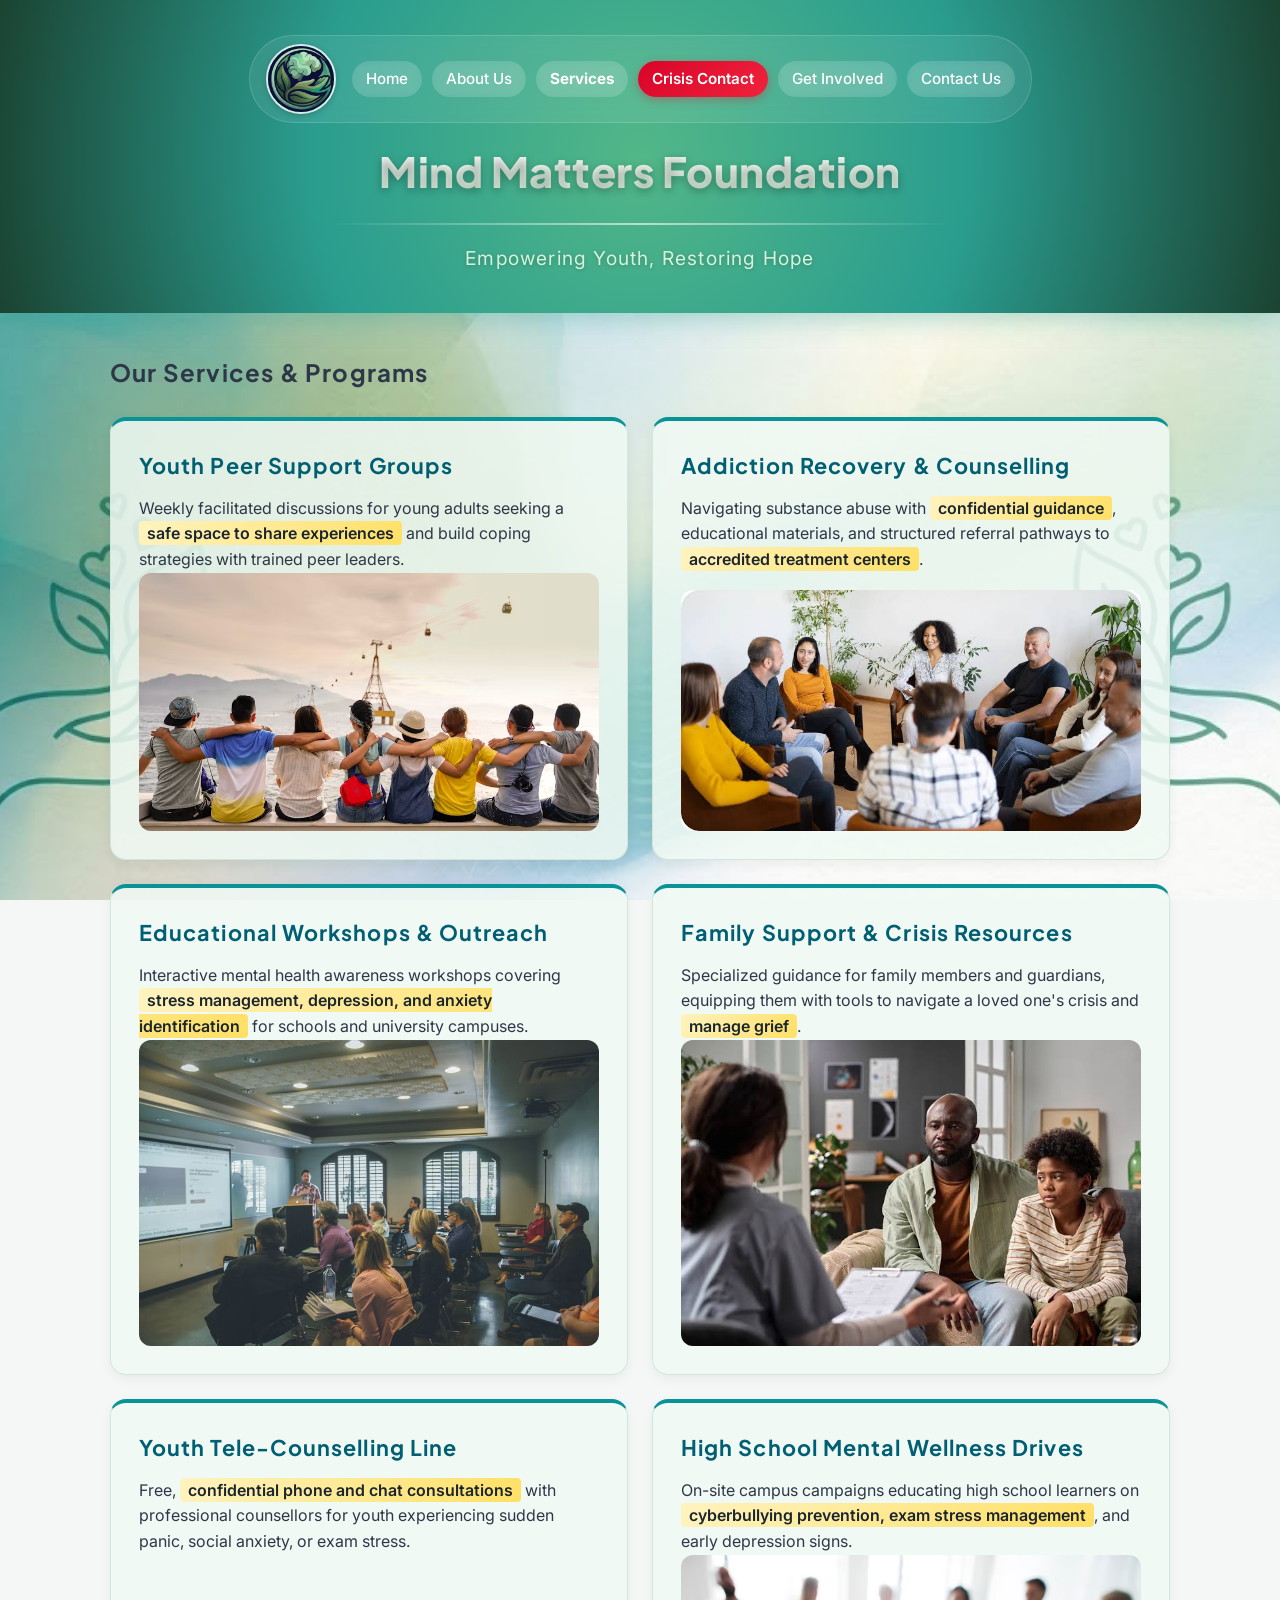
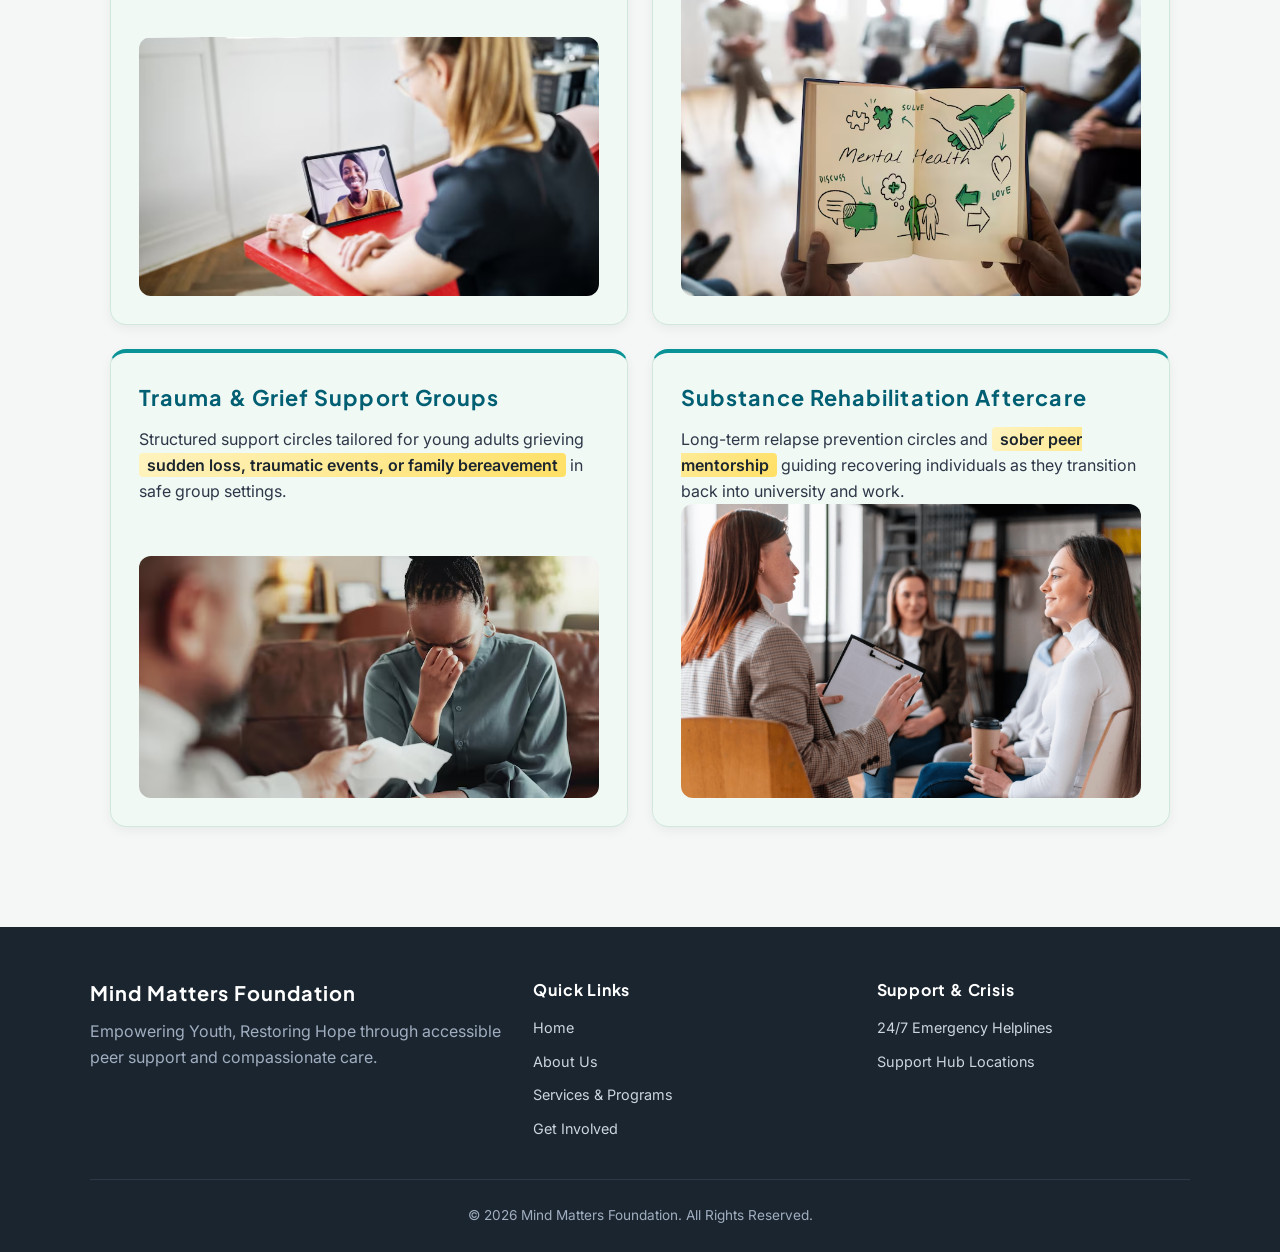
==== services.html @ abcfe2fc "Build Mind Matters Foundation website Add a responsive multi-page site for the foundation, including" ====
<!doctype html>
<html lang="en">
  <head>
    <meta charset="UTF-8" />
    <meta name="viewport" content="width=device-width, initial-scale=1.0" />
    <title>Mind Matters Foundation | 24/7 Crisis Support &amp; Helplines</title>

    <!-- ======================================================================
       META TAGS & OPEN GRAPH ATTRIBUTION
       Reference: MDN Web Docs, 2026. What is a meta tag? - HTML: HyperText 
       Markup Language. [online] Available at: 
       https://developer.mozilla.org/en-US/docs/Learn/HTML/Introduction_to_HTML/The_head_metadata_in_HTML 
       [Accessed 15 October 2026].
       Open Graph Protocol, 2026. A protocol for integrating social media 
       metadata into web pages. [online] Available at: https://ogp.me/ 
       [Accessed 15 October 2026].
       ====================================================================== -->
    <meta
      name="description"
      content="Immediate 24/7 toll-free crisis helplines, suicide prevention hotlines, and confidential callback support in South Africa."
    />
    <meta
      name="keywords"
      content="crisis helpline, SADAG, suicide prevention, substance abuse hotline, mental health emergency"
    />
    <link
      rel="canonical"
      href="https://jordan-naidoo-mind-matters.netlify.app/crisis.html"
    />

    <!-- Open Graph Social Share Tags -->
    <meta
      property="og:title"
      content="Mind Matters Foundation | 24/7 Crisis Helplines"
    />
    <meta
      property="og:description"
      content="Get immediate, confidential emergency support in South Africa."
    />
    <meta property="og:type" content="website" />

    <!-- External CSS Stylesheet Reference -->
    <link rel="stylesheet" href="_css-assets/styles.css" />
  </head>

  <body>
    <!-- Site Header Container -->
    <header>
      <!-- Navigation Bar -->
      <!-- Reference: W3C, 2026. HTML Semantic Elements - <nav> Usage. [online] Available at: https://www.w3.org/TR/html52/sections.html#the-nav-element [Accessed 20 August 2026]. -->
      <nav>
        <img
          src="_images/logo.jpeg"
          alt="Mind Matters Foundation Logo"
          width="30"
        />
        <a href="index.html">Home</a>
        <a href="about.html">About Us</a>
        <a href="services.html"><strong>Services</strong></a>
        <a href="crisis.html" class="nav-crisis-btn">Crisis Contact</a>
        <a href="enquiry.html">Get Involved</a>
        <a href="contact.html">Contact Us</a>
      </nav>

      <h1>Mind Matters Foundation</h1>
      <hr />
      <p><em>Empowering Youth, Restoring Hope</em></p>
    </header>

    <!-- Main Content Area: Grid-based Services Display -->
    <!-- Reference: W3Schools, 2026. HTML Semantic Elements. [online] Available at: https://www.w3schools.com/html/html5_semantic_elements.asp [Accessed 20 August 2026]. -->
    <main>
      <h2>Our Services &amp; Programs</h2>
      <br />

      <!-- 8-Card Services Grid with Lightbox Triggers -->
      <div class="services-grid">
        <!-- Service Card 1 -->
        <section class="card">
          <div>
            <h3>Youth Peer Support Groups</h3>
            <p>
              Weekly facilitated discussions for young adults seeking a
              <mark>safe space to share experiences</mark> and build coping
              strategies with trained peer leaders.
            </p>
          </div>
          <img
            src="_images/youth_peer_group.avif"
            alt="Youth peer support group"
          />
          <!--https://hips.hearstapps.com/hmg-prod/images/gettyimages-1146500539.jpg?crop=1xw:0.84375xh;0,0.0709xh&resize=980:*-->
        </section>

        <!-- Service Card 2 -->
        <section class="card">
          <div>
            <h3>Addiction Recovery &amp; Counselling</h3>
            <p>
              Navigating substance abuse with
              <mark>confidential guidance</mark>, educational materials, and
              structured referral pathways to
              <mark>accredited treatment centers</mark>.
            </p>
          </div>
          <img
            src="_images/addiction_recovery.jpg"
            alt="Addiction recovery support group"
          />
        </section>

        <!-- Service Card 3 -->
        <section class="card">
          <div>
            <h3>Educational Workshops &amp; Outreach</h3>
            <p>
              Interactive mental health awareness workshops covering
              <mark
                >stress management, depression, and anxiety identification</mark
              >
              for schools and university campuses.
            </p>
          </div>
          <img
            src="_images/educational_workshop.avif"
            alt="An educational workshop meeting"
          />
        </section>

        <!-- Service Card 4 -->
        <section class="card">
          <div>
            <h3>Family Support &amp; Crisis Resources</h3>
            <p>
              Specialized guidance for family members and guardians, equipping
              them with tools to navigate a loved one's crisis and
              <mark>manage grief</mark>.
            </p>
          </div>
          <img
            src="_images/family_support.jpg"
            alt="Family members supporting our clients"
          />
        </section>

        <!-- Service Card 5 -->
        <section class="card">
          <div>
            <h3>Youth Tele-Counselling Line</h3>
            <p>
              Free, <mark>confidential phone and chat consultations</mark> with
              professional counsellors for youth experiencing sudden panic,
              social anxiety, or exam stress.
            </p>
          </div>
          <img
            src="_images/youth-tele.avif"
            alt="Youth Tele-Counselling Line"
          />
        </section>

        <!-- Service Card 6 -->
        <section class="card">
          <div>
            <h3>High School Mental Wellness Drives</h3>
            <p>
              On-site campus campaigns educating high school learners on
              <mark>cyberbullying prevention, exam stress management</mark>, and
              early depression signs.
            </p>
          </div>
          <img
            src="_images/wellness-drive.avif"
            alt="High School Mental Wellness Drives"
          />
        </section>

        <!-- Service Card 7 -->
        <section class="card">
          <div>
            <h3>Trauma &amp; Grief Support Groups</h3>
            <p>
              Structured support circles tailored for young adults grieving
              <mark>sudden loss, traumatic events, or family bereavement</mark>
              in safe group settings.
            </p>
          </div>
          <img
            src="_images/grief-support.avif"
            alt="Trauma and Grief Support"
          />
        </section>

        <!-- Service Card 8 -->
        <section class="card">
          <div>
            <h3>Substance Rehabilitation Aftercare</h3>
            <p>
              Long-term relapse prevention circles and
              <mark>sober peer mentorship</mark> guiding recovering individuals
              as they transition back into university and work.
            </p>
          </div>
          <img
            src="_images/rehab-aftercare.png"
            alt="Substance Rehabilitation Aftercare"
          />
        </section>
      </div>
    </main>

    <!-- Site Footer Component -->
    <!-- Reference: GeeksforGeeks, 2026. HTML5 Footer Element. [online] Available at: https://www.geeksforgeeks.org/html5-footer-tag/ [Accessed 20 August 2026]. -->
    <footer>
      <div class="footer-container">
        <div class="footer-brand">
          <h4>Mind Matters Foundation</h4>
          <p>
            Empowering Youth, Restoring Hope through accessible peer support and
            compassionate care.
          </p>
        </div>
        <div class="footer-links">
          <h5>Quick Links</h5>
          <ul>
            <li><a href="index.html">Home</a></li>
            <li><a href="about.html">About Us</a></li>
            <li><a href="services.html">Services &amp; Programs</a></li>
            <li><a href="enquiry.html">Get Involved</a></li>
          </ul>
        </div>
        <div class="footer-links">
          <h5>Support &amp; Crisis</h5>
          <ul>
            <li><a href="crisis.html">24/7 Emergency Helplines</a></li>
            <li><a href="contact.html">Support Hub Locations</a></li>
          </ul>
        </div>
      </div>
      <div class="footer-bottom">
        <p>&copy; 2026 Mind Matters Foundation. All Rights Reserved.</p>
      </div>
    </footer>
  </body>
</html>
---- _css-assets/styles.css ----
/* ==========================================================================
   Import Google Fonts (Modern, Crisp Typography)
   ========================================================================== */
@import url("https://fonts.googleapis.com/css2?family=Plus+Jakarta+Sans:wght@400;500;600;700;800&family=Inter:wght@300;400;500;600&display=swap");

/* ==========================================================================
   Global Reset & Base Styles
   Reference: MDN Web Docs, 2026. CSS Box Sizing. [online] 
   Available at: https://developer.mozilla.org/en-US/docs/Web/CSS/box-sizing 
   [Accessed 20 August 2026].
   ========================================================================== */
* {
  box-sizing: border-box;
  margin: 0;
  padding: 0;
}

body {
  background-image: url("../_images/background.jpg");
  background-size: cover;
  background-position: center;
  background-repeat: no-repeat;
  background-attachment: fixed;
  font-family:
    "Inter",
    system-ui,
    -apple-system,
    BlinkMacSystemFont,
    "Segoe UI",
    Roboto,
    sans-serif;
  line-height: 1.6;
  background-color: #f4f7f6;
  color: #2d3748;
}

/* Base Typography Headings */
h1,
h2,
h3,
h4,
h5,
h6 {
  font-family: "Plus Jakarta Sans", "Inter", sans-serif;
  letter-spacing: 0.05em;
}

/* Highlight Tag */
mark {
  background: linear-gradient(120deg, #fff3bf 0%, #ffe066 100%);
  color: #1a252f;
  padding: 2px 8px;
  border-radius: 4px;
  font-weight: 600;
}

/* ==========================================================================
   Gradient Header & Navigation Menu
   Reference: W3C, 2026. CSS Images Module Level 3 - Radial Gradients. [online]
   Available at: https://www.w3.org/TR/css-images-3/#radial-gradients
   [Accessed 20 August 2026]. 
   ========================================================================== */
header {
  background: radial-gradient(
    circle at center,
    #52b788 0%,
    #2a9d8f 50%,
    #1b4332 100%
  );
  color: #ffffff;
  padding: 35px 20px 40px;
  text-align: center;
  margin-bottom: 40px;
  box-shadow: 0 6px 25px rgba(42, 157, 143, 0.35);
  position: relative;
  overflow: hidden;
}

header h1 {
  font-size: 2.6rem;
  font-weight: 800;
  margin-top: 15px;
  letter-spacing: 0.5px;
  text-shadow: 0 3px 8px rgba(0, 0, 0, 0.3);
  background: linear-gradient(180deg, #ffffff 0%, #d8f3dc 100%);
  background-clip: text;
  -webkit-background-clip: text;
  -webkit-text-fill-color: transparent;
}

header p em {
  font-style: normal;
  color: #d8f3dc;
  font-size: 1.2rem;
  font-weight: 400;
  letter-spacing: 1.2px;
  text-shadow: 0 1px 4px rgba(0, 0, 0, 0.2);
}

header hr {
  border: 0;
  height: 2px;
  background: linear-gradient(
    90deg,
    transparent,
    rgba(255, 255, 255, 0.6),
    transparent
  );
  margin: 18px auto;
  width: 50%;
}

/* Flexbox Navigation Layout */
/* Reference: MDN Web Docs, 2026. Basic concepts of flexbox. [online]
   Available at: https://developer.mozilla.org/en-US/docs/Web/CSS/CSS_flexible_box_layout/Basic_concepts_of_flexbox
   [Accessed 20 August 2026]. */
nav {
  display: flex;
  align-items: center;
  justify-content: center;
  gap: 10px;
  flex-wrap: wrap;
  padding: 8px 16px;
  background: rgba(255, 255, 255, 0.08);
  backdrop-filter: blur(8px);
  border-radius: 50px;
  max-width: fit-content;
  margin: 0 auto 15px auto;
  border: 1px solid rgba(255, 255, 255, 0.15);
}

nav img {
  border-radius: 50%;
  border: 2px solid rgba(255, 255, 255, 0.8);
  box-shadow: 0 2px 6px rgba(0, 0, 0, 0.2);
  margin-right: 6px;
  width: 70px;
  height: 70px;
  object-fit: cover;
  flex-shrink: 0;
}

nav a {
  color: #ffffff;
  text-decoration: none;
  font-weight: 500;
  font-size: 0.95rem;
  padding: 6px 14px;
  border-radius: 20px;
  background: rgba(255, 255, 255, 0.12);
  backdrop-filter: blur(4px);
  transition: all 0.25s cubic-bezier(0.4, 0, 0.2, 1);
}

nav a:hover {
  background: rgba(255, 255, 255, 0.3);
  text-decoration: underline;
  transform: translateY(-1px);
}

/* Highlighted Crisis Navigation Link Button */
nav a.nav-crisis-btn {
  background: linear-gradient(135deg, #d90429 0%, #ef233c 100%);
  font-weight: 600;
  box-shadow: 0 3px 10px rgba(217, 4, 41, 0.3);
}

nav a.nav-crisis-btn:hover {
  background: linear-gradient(135deg, #ef233c 0%, #d90429 100%);
  box-shadow: 0 4px 14px rgba(217, 4, 41, 0.45);
}

/* ==========================================================================
   Layout Containers & Card Components
   Reference: W3Schools, 2026. CSS Card Design Guidelines. [online]
   Available at: https://www.w3schools.com/howto/howto_css_cards.asp
   [Accessed 20 August 2026].
   ========================================================================== */
main {
  max-width: 1100px;
  margin: 0 auto;
  padding: 0 20px 40px;
  animation: fadeIn 0.6s ease-out forwards;
}

main.about-main {
  max-width: 1250px;
}

@keyframes fadeIn {
  from {
    opacity: 0;
    transform: translateY(12px);
  }

  to {
    opacity: 1;
    transform: translateY(0);
  }
}

.card {
  background: #f0faf4db;
  border-radius: 16px;
  padding: 28px;
  margin-bottom: 0;
  box-shadow: 0 4px 12px rgba(0, 0, 0, 0.05);
  border: 1px solid #d1e7dd;
  border-top: 4px solid #0a9396;
  transition:
    transform 0.3s cubic-bezier(0.4, 0, 0.2, 1),
    box-shadow 0.3s cubic-bezier(0.4, 0, 0.2, 1),
    border-color 0.3s cubic-bezier(0.4, 0, 0.2, 1);
  overflow: hidden;
}

.card img {
  width: 100%;
  height: auto;
  border-radius: 12px;
  object-fit: cover;
}

/* Leaflet Map Styling (Simple, Matches Original iframe Dimensions) */
.leaflet-map-frame {
  width: 470px;
  max-width: 100%;
  height: 350px;
  border-radius: 8px;
  border: 0;
}

.leaflet-map-frame.full-map {
  width: 100%;
  height: 300px;
}

.card:hover {
  transform: translateY(-4px);
  box-shadow: 0 18px 30px -5px rgba(0, 0, 0, 0.1);
  border-color: rgba(10, 147, 150, 0.3);
}

/* Urgent Crisis Card Modification */
.card.crisis-card {
  border-top-color: #d90429;
}

.card h2,
.card h3 {
  color: #005f73;
  font-size: 1.35rem;
  margin-bottom: 12px;
}

.card.crisis-card h2,
.card.crisis-card h3 {
  color: #d90429;
}

/* Card Lists */
.card ul {
  padding-left: 20px;
  margin-top: 12px;
  line-height: 1.6;
}

/* Grid Layout for Services Page */
/* Reference: W3C, 2026. CSS Grid Layout Module Level 1. [online]
   Available at: https://www.w3.org/TR/css-grid-1/
   [Accessed 20 August 2026]. */
.services-grid {
  display: grid;
  grid-template-columns: repeat(2, 1fr);
  gap: 24px;
}

.services-grid .card {
  display: flex;
  flex-direction: column;
  justify-content: space-between;
}

/* ==========================================================================
   About Us Page Structure
   ========================================================================== */
.about-container {
  display: flex;
  flex-direction: column;
  gap: 24px;
}

/* Top Combined Story Card */
.story-card {
  display: flex;
  align-items: flex-start;
  gap: 28px;
}

.about-image {
  flex: 0 0 40%;
}

.about-image img {
  width: 100%;
  height: auto;
  border-radius: 12px;
  display: block;
  box-shadow: 0 6px 16px rgba(0, 0, 0, 0.08);
}

.story-content {
  flex: 1;
}

/* Bottom Grid Layout for Mission/Vision & Team */
.about-grid {
  display: grid;
  grid-template-columns: 1fr 1fr;
  /* Two equal side-by-side columns */
  gap: 24px;
}

.mission-vision-card h3,
.team-card h3 {
  color: #005f73;
  margin-top: 0;
  margin-bottom: 8px;
}

.team-image {
  flex: 0 0 40%;
}

.team-image img {
  width: 100%;
  height: auto;
  border-radius: 12px;
  display: block;
  box-shadow: 0 6px 16px rgba(0, 0, 0, 0.08);
}

/* ==========================================================================
   Form Controls & Button Styles
   Reference: MDN Web Docs, 2026. Styling Web Forms. [online]
   Available at: https://developer.mozilla.org/en-US/docs/Learn/Forms/Styling_web_forms
   [Accessed 20 August 2026].
   ========================================================================== */
form p {
  margin-bottom: 16px;
}

label {
  font-weight: 600;
  color: #34495e;
  font-size: 0.95rem;
}

input[type="text"],
input[type="email"],
input[type="tel"],
select,
textarea {
  width: 100%;
  padding: 11px 14px;
  margin-top: 6px;
  border: 1px solid #cbd5e0;
  border-radius: 6px;
  font-size: 0.95rem;
  background-color: #f8fafc;
  transition: all 0.25s cubic-bezier(0.4, 0, 0.2, 1);
}

input:focus,
select:focus,
textarea:focus {
  outline: none;
  border-color: #0a9396;
  background-color: #ffffff;
  box-shadow: 0 0 0 3px rgba(10, 147, 150, 0.2);
}

button,
.btn-primary {
  display: inline-block;
  text-decoration: none;
  background: linear-gradient(135deg, #005f73 0%, #0a9396 100%);
  color: white;
  border: none;
  padding: 12px 28px;
  font-size: 1rem;
  font-weight: 600;
  border-radius: 6px;
  cursor: pointer;
  box-shadow: 0 4px 12px rgba(10, 147, 150, 0.25);
  transition: all 0.25s cubic-bezier(0.4, 0, 0.2, 1);
}

button:hover,
.btn-primary:hover {
  transform: translateY(-1px);
  box-shadow: 0 6px 16px rgba(10, 147, 150, 0.35);
}

/* Emergency Callout Red Button Class */
a.btn-danger,
button.btn-danger,
.btn-danger {
  display: inline-block;
  text-decoration: none;
  background: linear-gradient(135deg, #d90429 0%, #ef233c 100%);
  color: #ffffff !important;
  padding: 12px 28px;
  font-size: 1rem;
  font-weight: 600;
  border: none;
  border-radius: 6px;
  cursor: pointer;
  text-align: center;
  box-shadow: 0 4px 12px rgba(217, 4, 41, 0.35);
  transition: all 0.25s cubic-bezier(0.4, 0, 0.2, 1);
  margin-top: 10px;
}

a.btn-danger:hover,
button.btn-danger:hover,
.btn-danger:hover {
  background: linear-gradient(135deg, #ef233c 0%, #d90429 100%);
  transform: translateY(-2px);
  box-shadow: 0 6px 16px rgba(217, 4, 41, 0.5);
  color: #ffffff !important;
}

/* Inline Form Error Styling */
.form-group {
  margin-bottom: 18px;
}

.input-error {
  border-color: #d90429 !important;
  background-color: #fff0f3 !important;
  box-shadow: 0 0 0 3px rgba(217, 4, 41, 0.15) !important;
}

.error-message {
  color: #d90429;
  font-size: 0.85rem;
  font-weight: 600;
  margin-top: 5px;
  display: block;
}

/* Success Confirmation Screen Card */
.success-card {
  display: none;
  background: #e8f5e9;
  border: 2px solid #2e7d32;
  border-radius: 16px;
  padding: 35px;
  text-align: center;
  box-shadow: 0 8px 24px rgba(46, 125, 50, 0.15);
  animation: fadeIn 0.5s ease-in-out;
}

.success-card h3 {
  color: #1b5e20;
  font-size: 1.8rem;
  margin-bottom: 15px;
}

.success-card p {
  color: #2e7d32;
  font-size: 1.05rem;
  line-height: 1.6;
  margin-bottom: 12px;
}

.success-details {
  background: #ffffff;
  border-radius: 10px;
  padding: 20px;
  margin: 20px 0;
  text-align: left;
  border: 1px solid #c8e6c9;
}

.success-details p {
  color: #1b252f;
  margin-bottom: 8px;
  font-size: 0.95rem;
}

/* ==========================================================================
   Multi-Column Site Footer Component
   Reference: GeeksforGeeks, 2026. Creating Modern Footers using CSS Flexbox. [online]
   Available at: https://www.geeksforgeeks.org/how-to-create-a-footer-using-html-and-css/
   [Accessed 20 August 2026].
   ========================================================================== */
footer {
  background: #1a252f;
  color: #a0aec0;
  padding: 50px 20px 25px;
  margin-top: 60px;
}

.footer-container {
  max-width: 1100px;
  margin: 0 auto;
  display: flex;
  justify-content: space-between;
  flex-wrap: wrap;
  gap: 30px;
  padding-bottom: 30px;
  border-bottom: 1px solid #2d3748;
}

.footer-brand {
  flex: 1 1 300px;
}

.footer-brand h4 {
  color: #ffffff;
  font-size: 1.25rem;
  margin-bottom: 10px;
}

.footer-links {
  flex: 1 1 200px;
}

.footer-links h5 {
  color: #ffffff;
  font-size: 1rem;
  margin-bottom: 12px;
}

.footer-links ul {
  list-style: none;
}

.footer-links li {
  margin-bottom: 8px;
}

.footer-links a {
  color: #cbd5e0;
  text-decoration: none;
  font-size: 0.9rem;
  transition: color 0.25s cubic-bezier(0.4, 0, 0.2, 1);
}

.footer-links a:hover {
  color: #94d2bd;
}

.footer-bottom {
  text-align: center;
  padding-top: 25px;
  font-size: 0.85rem;
}

/* ==========================================================================
   Responsive Image Auto-Scaling & Media Query Breakpoints
   Reference: MDN Web Docs, 2026. Using Media Queries. [online]
   Available at: https://developer.mozilla.org/en-US/docs/Web/CSS/CSS_media_queries/Using_media_queries
   [Accessed 20 August 2026].
   ========================================================================== */

/* Universal Responsive Image Scaling */
img,
.card img {
  max-width: 100%;
  height: auto;
  object-fit: contain;
}

/* Tablet & Mobile Layout Adaptations */
@media (max-width: 768px) {
  .story-card {
    flex-direction: column;
  }

  .about-image {
    width: 100%;
  }

  .about-grid {
    grid-template-columns: 1fr;
  }

  .services-grid {
    grid-template-columns: 1fr;
  }
}
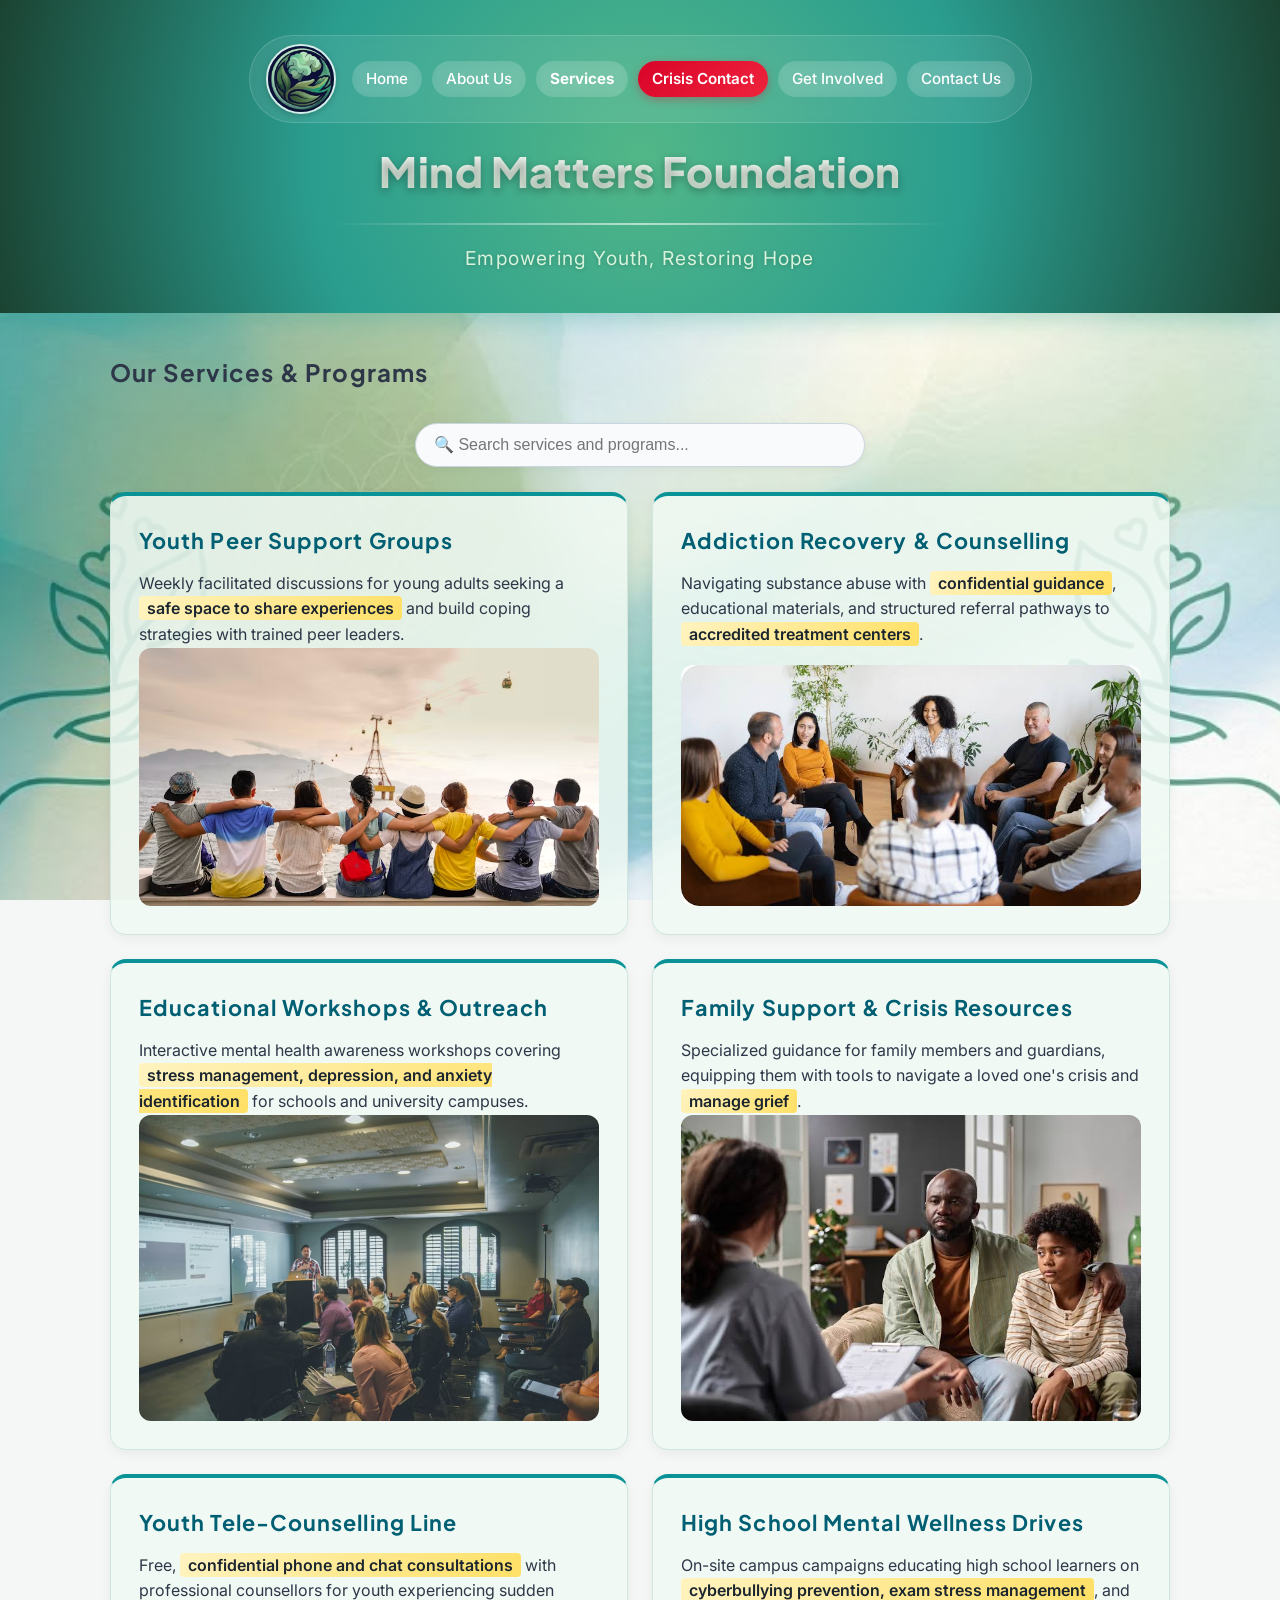
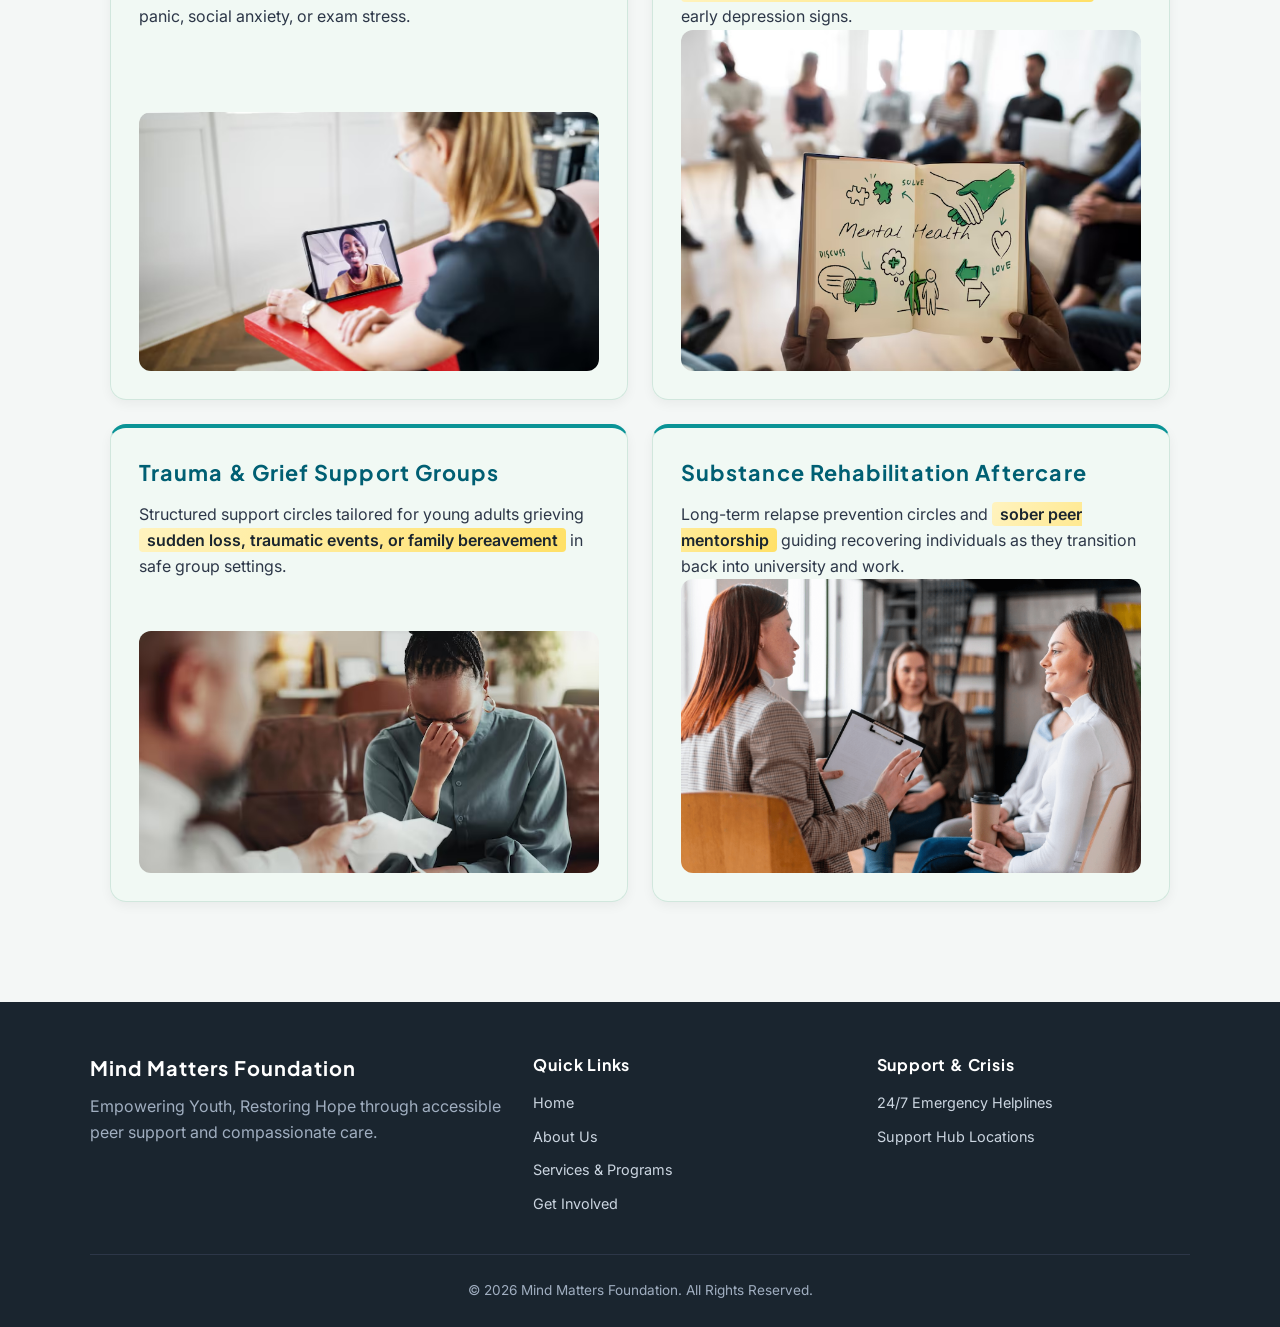
==== commit 3317f1bd: "Load shared script on services page Include the site script on services.html and set the VS Code Liv" ====
--- a/services.html
+++ b/services.html
@@ -4,43 +4,20 @@
     <meta charset="UTF-8" />
     <meta name="viewport" content="width=device-width, initial-scale=1.0" />
     <title>Mind Matters Foundation | 24/7 Crisis Support &amp; Helplines</title>
-
-    <!-- ======================================================================
-       META TAGS & OPEN GRAPH ATTRIBUTION
-       Reference: MDN Web Docs, 2026. What is a meta tag? - HTML: HyperText 
-       Markup Language. [online] Available at: 
-       https://developer.mozilla.org/en-US/docs/Learn/HTML/Introduction_to_HTML/The_head_metadata_in_HTML 
-       [Accessed 15 October 2026].
-       Open Graph Protocol, 2026. A protocol for integrating social media 
-       metadata into web pages. [online] Available at: https://ogp.me/ 
-       [Accessed 15 October 2026].
-       ====================================================================== -->
-    <meta
-      name="description"
-      content="Immediate 24/7 toll-free crisis helplines, suicide prevention hotlines, and confidential callback support in South Africa."
-    />
-    <meta
-      name="keywords"
-      content="crisis helpline, SADAG, suicide prevention, substance abuse hotline, mental health emergency"
-    />
-    <link
-      rel="canonical"
-      href="https://jordan-naidoo-mind-matters.netlify.app/crisis.html"
-    />
-
+    
+    <!-- On-Page SEO Meta Tags -->
+    <meta name="description" content="Immediate 24/7 toll-free crisis helplines, suicide prevention hotlines, and confidential callback support in South Africa." />
+    <meta name="keywords" content="crisis helpline, SADAG, suicide prevention, substance abuse hotline, mental health emergency" />
+    <link rel="canonical" href="https://jordan-naidoo-mind-matters.netlify.app/crisis.html" />
+    
     <!-- Open Graph Social Share Tags -->
-    <meta
-      property="og:title"
-      content="Mind Matters Foundation | 24/7 Crisis Helplines"
-    />
-    <meta
-      property="og:description"
-      content="Get immediate, confidential emergency support in South Africa."
-    />
+    <meta property="og:title" content="Mind Matters Foundation | 24/7 Crisis Helplines" />
+    <meta property="og:description" content="Get immediate, confidential emergency support in South Africa." />
     <meta property="og:type" content="website" />
-
+    
     <!-- External CSS Stylesheet Reference -->
     <link rel="stylesheet" href="_css-assets/styles.css" />
+    
   </head>
 
   <body>
@@ -85,11 +62,7 @@
               strategies with trained peer leaders.
             </p>
           </div>
-          <img
-            src="_images/youth_peer_group.avif"
-            alt="Youth peer support group"
-          />
-          <!--https://hips.hearstapps.com/hmg-prod/images/gettyimages-1146500539.jpg?crop=1xw:0.84375xh;0,0.0709xh&resize=980:*-->
+          <img src="_images/youth_peer_group.avif" alt="Youth peer support group" /> <!--https://hips.hearstapps.com/hmg-prod/images/gettyimages-1146500539.jpg?crop=1xw:0.84375xh;0,0.0709xh&resize=980:*-->
         </section>
 
         <!-- Service Card 2 -->
@@ -97,16 +70,12 @@
           <div>
             <h3>Addiction Recovery &amp; Counselling</h3>
             <p>
-              Navigating substance abuse with
-              <mark>confidential guidance</mark>, educational materials, and
-              structured referral pathways to
+              Navigating substance abuse with <mark>confidential guidance</mark>,
+              educational materials, and structured referral pathways to
               <mark>accredited treatment centers</mark>.
             </p>
           </div>
-          <img
-            src="_images/addiction_recovery.jpg"
-            alt="Addiction recovery support group"
-          />
+          <img src="_images/addiction_recovery.jpg" alt="Addiction recovery support group" />
         </section>
 
         <!-- Service Card 3 -->
@@ -115,16 +84,11 @@
             <h3>Educational Workshops &amp; Outreach</h3>
             <p>
               Interactive mental health awareness workshops covering
-              <mark
-                >stress management, depression, and anxiety identification</mark
-              >
+              <mark>stress management, depression, and anxiety identification</mark>
               for schools and university campuses.
             </p>
           </div>
-          <img
-            src="_images/educational_workshop.avif"
-            alt="An educational workshop meeting"
-          />
+          <img src="_images/educational_workshop.avif" alt="An educational workshop meeting" />
         </section>
 
         <!-- Service Card 4 -->
@@ -137,10 +101,7 @@
               <mark>manage grief</mark>.
             </p>
           </div>
-          <img
-            src="_images/family_support.jpg"
-            alt="Family members supporting our clients"
-          />
+          <img src="_images/family_support.jpg" alt="Family members supporting our clients" />
         </section>
 
         <!-- Service Card 5 -->
@@ -153,10 +114,7 @@
               social anxiety, or exam stress.
             </p>
           </div>
-          <img
-            src="_images/youth-tele.avif"
-            alt="Youth Tele-Counselling Line"
-          />
+          <img src="_images/youth-tele.avif" alt="Youth Tele-Counselling Line" />
         </section>
 
         <!-- Service Card 6 -->
@@ -169,10 +127,7 @@
               early depression signs.
             </p>
           </div>
-          <img
-            src="_images/wellness-drive.avif"
-            alt="High School Mental Wellness Drives"
-          />
+          <img src="_images/wellness-drive.avif" alt="High School Mental Wellness Drives" />
         </section>
 
         <!-- Service Card 7 -->
@@ -185,10 +140,7 @@
               in safe group settings.
             </p>
           </div>
-          <img
-            src="_images/grief-support.avif"
-            alt="Trauma and Grief Support"
-          />
+          <img src="_images/grief-support.avif" alt="Trauma and Grief Support" />
         </section>
 
         <!-- Service Card 8 -->
@@ -201,10 +153,7 @@
               as they transition back into university and work.
             </p>
           </div>
-          <img
-            src="_images/rehab-aftercare.png"
-            alt="Substance Rehabilitation Aftercare"
-          />
+          <img src="_images/rehab-aftercare.png" alt="Substance Rehabilitation Aftercare" />
         </section>
       </div>
     </main>
@@ -241,5 +190,6 @@
         <p>&copy; 2026 Mind Matters Foundation. All Rights Reserved.</p>
       </div>
     </footer>
+    <script src="_javascript/script.js"></script>
   </body>
-</html>
+</html>
